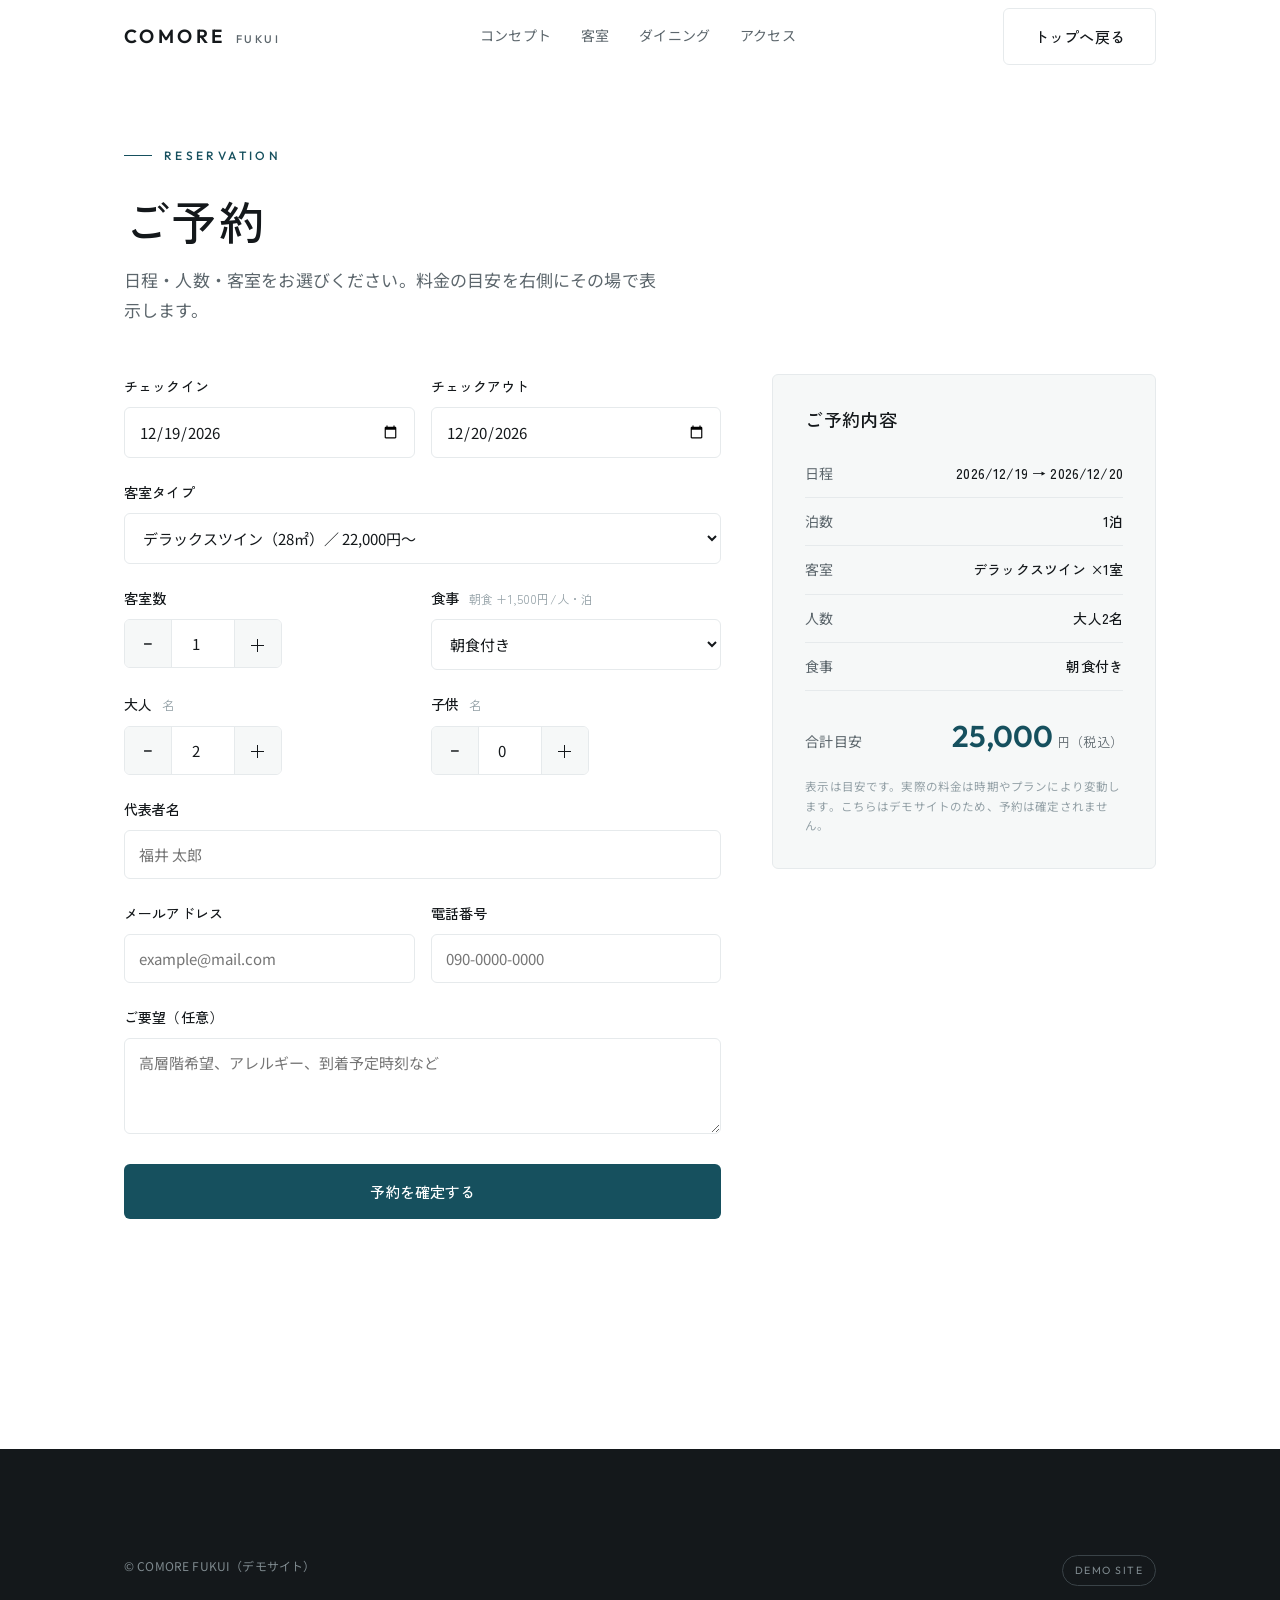
==== reservation.html @ 046edc9e "Add COMORE FUKUI demo site Fix mojibake Japanese text and set UTF-8 encoding across index.html, rese" ====
<!DOCTYPE html>
<html lang="ja">
<head>
<meta charset="UTF-8">
<meta name="viewport" content="width=device-width, initial-scale=1.0">
<title>ご予約 | ホテル コモレ福井</title>
<meta name="description" content="ホテル コモレ福井のご予約。日程・人数・客室タイプを選んで、料金の目安をその場で確認できます。">
<link rel="stylesheet" href="style.css">
<style>
  .resv-hero{padding:clamp(40px,6vw,72px) 0 0}
  .resv-grid{display:grid;grid-template-columns:1.4fr .9fr;gap:clamp(28px,4vw,56px);align-items:start;padding-bottom:clamp(64px,9vw,120px)}

  .field{margin-bottom:22px}
  .field > label{display:block;font-family:var(--jp);font-weight:500;font-size:14px;margin-bottom:8px}
  .field .hint{color:var(--ink-faint);font-size:12px;font-weight:400;margin-left:6px}
  .row2{display:grid;grid-template-columns:1fr 1fr;gap:16px}
  input,select,textarea{
    width:100%;font-family:var(--jp-body);font-size:15px;color:var(--ink);
    padding:13px 14px;border:1px solid var(--line);border-radius:var(--radius);background:#fff;
    transition:border-color .2s ease,box-shadow .2s ease;
  }
  input:focus,select:focus,textarea:focus{outline:none;border-color:var(--accent);box-shadow:0 0 0 3px var(--accent-soft)}
  textarea{resize:vertical;min-height:96px}
  .stepper{display:flex;align-items:stretch;border:1px solid var(--line);border-radius:var(--radius);overflow:hidden;width:max-content}
  .stepper button{width:46px;border:0;background:var(--bg-soft);font-family:var(--num);font-size:18px;cursor:pointer;color:var(--ink);transition:background .2s}
  .stepper button:hover{background:var(--accent-soft)}
  .stepper input{width:64px;text-align:center;border:0;border-left:1px solid var(--line);border-right:1px solid var(--line);border-radius:0}
  .stepper input:focus{box-shadow:none}

  .summary{position:sticky;top:96px;border:1px solid var(--line);border-radius:var(--radius);padding:clamp(24px,3vw,32px);background:var(--bg-soft)}
  .summary h3{font-family:var(--jp);font-weight:500;font-size:18px;margin-bottom:18px}
  .sumrow{display:flex;justify-content:space-between;gap:14px;padding:11px 0;border-bottom:1px solid var(--line);font-size:14px}
  .sumrow span:first-child{color:var(--ink-soft)}
  .sumrow span:last-child{font-family:var(--jp);font-weight:500;text-align:right}
  .sumtotal{display:flex;justify-content:space-between;align-items:baseline;margin-top:18px}
  .sumtotal .lbl{font-size:14px;color:var(--ink-soft)}
  .sumtotal .val{font-family:var(--num);font-weight:600;font-size:30px;color:var(--accent)}
  .sumtotal .val small{font-family:var(--jp);font-size:13px;font-weight:400;color:var(--ink-soft);margin-left:4px}
  .summary .note{font-size:11.5px;color:var(--ink-faint);margin-top:14px;line-height:1.7}

  .err{color:#b4453a;font-size:13px;margin-top:6px;display:none}
  .err.show{display:block}

  /* confirmation */
  .confirm{display:none;border:1px solid var(--accent-soft);background:linear-gradient(180deg,var(--bg-tint),#fff);border-radius:var(--radius);padding:clamp(28px,4vw,44px)}
  .confirm.show{display:block;animation:rise .5s ease both}
  @keyframes rise{from{opacity:0;transform:translateY(14px)}to{opacity:1;transform:none}}
  .confirm .mark{width:46px;height:46px;border-radius:50%;background:var(--accent);color:#fff;display:flex;align-items:center;justify-content:center;font-size:22px;margin-bottom:18px}
  .confirm h2{font-family:var(--jp);font-weight:500;font-size:24px;margin-bottom:8px}
  .confirm p{color:var(--ink-soft);font-size:14.5px}
  .confirm .resno{font-family:var(--num);letter-spacing:.12em;font-weight:600;font-size:18px;color:var(--accent);margin:18px 0;padding:12px 16px;background:#fff;border:1px dashed var(--accent-soft);border-radius:var(--radius);display:inline-block}
  .confirm dl{display:grid;grid-template-columns:auto 1fr;gap:8px 18px;font-size:14px;margin:18px 0 24px}
  .confirm dt{color:var(--ink-soft)}
  .confirm dd{font-family:var(--jp);font-weight:500}

  @media (max-width:880px){
    .resv-grid{grid-template-columns:1fr}
    .summary{position:static}
  }
</style>
</head>
<body>

<!-- ===== NAV ===== -->
<header class="nav" id="nav">
  <div class="wrap nav__inner">
    <a class="brand" href="index.html"><b>COMORE</b><span>FUKUI</span></a>
    <nav class="nav__links">
      <a href="index.html#concept">コンセプト</a>
      <a href="index.html#rooms">客室</a>
      <a href="index.html#dining">ダイニング</a>
      <a href="index.html#access">アクセス</a>
    </nav>
    <a class="btn btn--ghost nav__cta" href="index.html">トップへ戻る</a>
  </div>
</header>

<!-- ===== RESERVATION ===== -->
<section class="hero resv-hero">
  <div class="wrap">
    <p class="eyebrow">Reservation</p>
    <h1 class="h-lead">ご予約</h1>
    <p class="lead-sub" style="margin-top:14px">日程・人数・客室をお選びください。料金の目安を右側にその場で表示します。</p>
  </div>
</section>

<section class="section" style="padding-top:clamp(32px,4vw,48px)">
  <div class="wrap resv-grid">

    <!-- form -->
    <div id="form-area">
      <div class="row2">
        <div class="field">
          <label for="checkin">チェックイン</label>
          <input type="date" id="checkin">
        </div>
        <div class="field">
          <label for="checkout">チェックアウト</label>
          <input type="date" id="checkout">
        </div>
      </div>
      <p class="err" id="err-date">チェックアウトはチェックインより後の日付をお選びください。</p>

      <div class="field">
        <label for="roomtype">客室タイプ</label>
        <select id="roomtype">
          <option value="9800">スタンダードシングル（16㎡）／ 9,800円〜</option>
          <option value="16000">モデレートツイン（22㎡）／ 16,000円〜</option>
          <option value="18000">ユニバーサルツイン（26㎡）／ 18,000円〜</option>
          <option value="22000" selected>デラックスツイン（28㎡）／ 22,000円〜</option>
          <option value="26000">和洋室（32㎡）／ 26,000円〜</option>
          <option value="38000">コーナースイート（40㎡）／ 38,000円〜</option>
        </select>
      </div>

      <div class="row2">
        <div class="field">
          <label>客室数</label>
          <div class="stepper">
            <button type="button" data-step="rooms" data-d="-1">−</button>
            <input type="number" id="rooms" value="1" min="1" max="10" readonly>
            <button type="button" data-step="rooms" data-d="1">＋</button>
          </div>
        </div>
        <div class="field">
          <label>食事 <span class="hint">朝食 +1,500円/人・泊</span></label>
          <select id="meal">
            <option value="1" selected>朝食付き</option>
            <option value="0">素泊まり</option>
          </select>
        </div>
      </div>

      <div class="row2">
        <div class="field">
          <label>大人 <span class="hint">名</span></label>
          <div class="stepper">
            <button type="button" data-step="adults" data-d="-1">−</button>
            <input type="number" id="adults" value="2" min="1" max="20" readonly>
            <button type="button" data-step="adults" data-d="1">＋</button>
          </div>
        </div>
        <div class="field">
          <label>子供 <span class="hint">名</span></label>
          <div class="stepper">
            <button type="button" data-step="children" data-d="-1">−</button>
            <input type="number" id="children" value="0" min="0" max="20" readonly>
            <button type="button" data-step="children" data-d="1">＋</button>
          </div>
        </div>
      </div>

      <div class="field">
        <label for="name">代表者名</label>
        <input type="text" id="name" placeholder="福井 太郎" autocomplete="name">
        <p class="err" id="err-name">お名前をご入力ください。</p>
      </div>

      <div class="row2">
        <div class="field">
          <label for="email">メールアドレス</label>
          <input type="email" id="email" placeholder="example@mail.com" autocomplete="email">
          <p class="err" id="err-email">メールアドレスの形式をご確認ください。</p>
        </div>
        <div class="field">
          <label for="tel">電話番号</label>
          <input type="tel" id="tel" placeholder="090-0000-0000" autocomplete="tel">
        </div>
      </div>

      <div class="field">
        <label for="req">ご要望（任意）</label>
        <textarea id="req" placeholder="高層階希望、アレルギー、到着予定時刻など"></textarea>
      </div>

      <button class="btn btn--primary btn--block" type="button" id="submit" style="padding:16px">予約を確定する</button>
    </div>

    <!-- summary / confirmation -->
    <div>
      <div class="summary" id="summary">
        <h3>ご予約内容</h3>
        <div class="sumrow"><span>日程</span><span id="s-dates">未選択</span></div>
        <div class="sumrow"><span>泊数</span><span id="s-nights">ー</span></div>
        <div class="sumrow"><span>客室</span><span id="s-room">デラックスツイン ×1室</span></div>
        <div class="sumrow"><span>人数</span><span id="s-guests">大人2名</span></div>
        <div class="sumrow"><span>食事</span><span id="s-meal">朝食付き</span></div>
        <div class="sumtotal">
          <span class="lbl">合計目安</span>
          <span class="val"><span id="s-total">0</span><small>円（税込）</small></span>
        </div>
        <p class="note">表示は目安です。実際の料金は時期やプランにより変動します。こちらはデモサイトのため、予約は確定されません。</p>
      </div>

      <div class="confirm" id="confirm">
        <div class="mark">✓</div>
        <h2>仮予約を承りました。</h2>
        <p>確認のご連絡を差し上げます。下記の予約番号をお控えください。</p>
        <div class="resno" id="c-no">COM-000000</div>
        <dl>
          <dt>日程</dt><dd id="c-dates"></dd>
          <dt>客室</dt><dd id="c-room"></dd>
          <dt>人数</dt><dd id="c-guests"></dd>
          <dt>合計目安</dt><dd id="c-total"></dd>
        </dl>
        <p class="note" style="color:var(--ink-faint);font-size:12px;margin-bottom:18px">※ これはデモサイトです。実際の予約・課金・送信は行われません。</p>
        <button class="btn btn--ghost" type="button" id="again">入力に戻る</button>
      </div>
    </div>

  </div>
</section>

<footer class="foot">
  <div class="wrap">
    <div class="foot__bottom" style="margin-top:0;border-top:0">
      <span>© COMORE FUKUI（デモサイト）</span>
      <span class="demo-pill">Demo Site</span>
    </div>
  </div>
</footer>

<script>
  const nav = document.getElementById('nav');
  const onScroll = () => nav.classList.toggle('is-scrolled', window.scrollY > 8);
  onScroll(); window.addEventListener('scroll', onScroll, {passive:true});

  const $ = id => document.getElementById(id);
  const roomNames = {
    "9800":"スタンダードシングル","16000":"モデレートツイン","18000":"ユニバーサルツイン",
    "22000":"デラックスツイン","26000":"和洋室","38000":"コーナースイート"
  };
  const yen = n => n.toLocaleString('ja-JP');

  // steppers
  document.querySelectorAll('.stepper button').forEach(b=>{
    b.addEventListener('click', ()=>{
      const t = $(b.dataset.step);
      const min = +t.min, max = +t.max;
      let v = (+t.value) + (+b.dataset.d);
      v = Math.max(min, Math.min(max, v));
      t.value = v; update();
    });
  });

  function nights(){
    const ci = $('checkin').value, co = $('checkout').value;
    if(!ci || !co) return 0;
    const d = (new Date(co) - new Date(ci)) / 86400000;
    return d > 0 ? d : 0;
  }

  function update(){
    const n = nights();
    const rate = +$('roomtype').value;
    const rooms = +$('rooms').value;
    const adults = +$('adults').value;
    const children = +$('children').value;
    const meal = +$('meal').value;

    // dates label
    const ci = $('checkin').value, co = $('checkout').value;
    $('s-dates').textContent = (ci && co) ? `${ci.replaceAll('-','/')} → ${co.replaceAll('-','/')}` : '未選択';
    $('s-nights').textContent = n ? `${n}泊` : 'ー';
    $('s-room').textContent = `${roomNames[$('roomtype').value]} ×${rooms}室`;
    $('s-guests').textContent = `大人${adults}名` + (children ? ` / 子供${children}名` : '');
    $('s-meal').textContent = meal ? '朝食付き' : '素泊まり';

    const roomCost = rate * rooms * n;
    const mealCost = meal ? 1500 * adults * n : 0;
    const total = roomCost + mealCost;
    $('s-total').textContent = yen(total);
    return {n, rate, rooms, adults, children, meal, total, ci, co};
  }

  ['checkin','checkout','roomtype','meal','adults','children','rooms'].forEach(id=>{
    $(id).addEventListener('change', update);
  });

  // default dates: today+14 / +15
  (function presetDates(){
    const f = d => d.toISOString().slice(0,10);
    const a = new Date(); a.setDate(a.getDate()+14);
    const b = new Date(); b.setDate(b.getDate()+15);
    $('checkin').value = f(a); $('checkout').value = f(b);
    $('checkin').min = f(new Date());
    update();
  })();

  function showErr(id,on){ $(id).classList.toggle('show', on); }

  $('submit').addEventListener('click', ()=>{
    const s = update();
    let ok = true;
    showErr('err-date', false); showErr('err-name', false); showErr('err-email', false);

    if(s.n <= 0){ showErr('err-date', true); ok = false; }
    if(!$('name').value.trim()){ showErr('err-name', true); ok = false; }
    const em = $('email').value.trim();
    if(!/^[^@\s]+@[^@\s]+\.[^@\s]+$/.test(em)){ showErr('err-email', true); ok = false; }
    if(!ok){ document.querySelector('.err.show')?.scrollIntoView({behavior:'smooth',block:'center'}); return; }

    // build confirmation
    const no = 'COM-' + String(Math.floor(100000 + Math.random()*900000));
    $('c-no').textContent = no;
    $('c-dates').textContent = `${s.ci.replaceAll('-','/')} → ${s.co.replaceAll('-','/')}（${s.n}泊）`;
    $('c-room').textContent = `${roomNames[String(s.rate)]} ×${s.rooms}室`;
    $('c-guests').textContent = `大人${s.adults}名` + (s.children ? ` / 子供${s.children}名` : '');
    $('c-total').textContent = `${yen(s.total)}円（税込・目安）`;

    $('form-area').style.display = 'none';
    $('summary').style.display = 'none';
    const c = $('confirm'); c.classList.add('show');
    window.scrollTo({top:0, behavior:'smooth'});
  });

  $('again').addEventListener('click', ()=>{
    $('confirm').classList.remove('show');
    $('form-area').style.display = '';
    $('summary').style.display = '';
  });
</script>
</body>
</html>
---- style.css ----
/* =========================================================
   HOTEL COMORE FUKUI  -  shared styles
   White-based, clean, sans-serif (no mincho/serif)
   ========================================================= */

@import url('https://fonts.googleapis.com/css2?family=Zen+Kaku+Gothic+New:wght@300;400;500;700&family=Noto+Sans+JP:wght@300;400;500;700&family=Outfit:wght@300;400;500;600&display=swap');

:root{
  --bg:#ffffff;
  --bg-soft:#f6f8f8;
  --bg-tint:#eef3f4;
  --ink:#14181b;
  --ink-soft:#5c666c;
  --ink-faint:#93a0a6;
  --line:#e6eaec;
  --accent:#16505e;       /* 越前の海をイメージした深いティール */
  --accent-deep:#0f3a45;
  --accent-soft:#d9e6e8;
  --radius:6px;
  --maxw:1160px;
  --pad:clamp(20px, 5vw, 64px);
  --jp:"Zen Kaku Gothic New","Noto Sans JP",sans-serif;
  --jp-body:"Noto Sans JP","Zen Kaku Gothic New",sans-serif;
  --num:"Outfit","Zen Kaku Gothic New",sans-serif;
}

*{box-sizing:border-box;margin:0;padding:0}
html{scroll-behavior:smooth}
body{
  font-family:var(--jp-body);
  color:var(--ink);
  background:var(--bg);
  line-height:1.8;
  font-weight:400;
  -webkit-font-smoothing:antialiased;
  letter-spacing:.01em;
}
img{max-width:100%;display:block}
a{color:inherit;text-decoration:none}

/* ---------- layout helpers ---------- */
.wrap{max-width:var(--maxw);margin:0 auto;padding-left:var(--pad);padding-right:var(--pad)}
.section{padding:clamp(64px,9vw,128px) 0}
.section--soft{background:var(--bg-soft)}

.eyebrow{
  font-family:var(--num);
  font-size:12px;
  font-weight:500;
  letter-spacing:.28em;
  text-transform:uppercase;
  color:var(--accent);
  display:flex;align-items:center;gap:12px;
  margin-bottom:22px;
}
.eyebrow::before{content:"";width:28px;height:1px;background:var(--accent)}

h1,h2,h3{font-family:var(--jp);font-weight:500;line-height:1.4;letter-spacing:.02em}
.h-lead{font-size:clamp(28px,4vw,46px);font-weight:500;line-height:1.35}
.h-sec{font-size:clamp(24px,3vw,36px);font-weight:500;margin-bottom:18px}
.lead-sub{color:var(--ink-soft);font-size:clamp(15px,1.6vw,17px);max-width:60ch}

/* ---------- buttons ---------- */
.btn{
  display:inline-flex;align-items:center;justify-content:center;gap:8px;
  font-family:var(--jp);font-weight:500;font-size:15px;
  padding:14px 30px;border-radius:var(--radius);
  border:1px solid transparent;cursor:pointer;
  transition:background .25s ease,color .25s ease,border-color .25s ease,transform .15s ease;
}
.btn--primary{background:var(--accent);color:#fff}
.btn--primary:hover{background:var(--accent-deep)}
.btn--ghost{background:transparent;color:var(--ink);border-color:var(--line)}
.btn--ghost:hover{border-color:var(--accent);color:var(--accent)}
.btn--block{width:100%}

/* ---------- header / nav ---------- */
.nav{
  position:sticky;top:0;z-index:50;
  background:rgba(255,255,255,.82);
  backdrop-filter:saturate(150%) blur(12px);
  border-bottom:1px solid transparent;
  transition:border-color .3s ease,box-shadow .3s ease;
}
.nav.is-scrolled{border-bottom-color:var(--line);box-shadow:0 1px 18px rgba(20,24,27,.04)}
.nav__inner{display:flex;align-items:center;justify-content:space-between;height:72px}
.brand{display:flex;align-items:baseline;gap:10px;font-family:var(--num);letter-spacing:.16em;font-weight:500}
.brand b{font-size:19px;font-weight:600;letter-spacing:.18em}
.brand span{font-size:11px;color:var(--ink-soft);letter-spacing:.24em}
.nav__links{display:flex;align-items:center;gap:30px}
.nav__links a{font-size:14px;color:var(--ink-soft);transition:color .2s}
.nav__links a:hover{color:var(--ink)}
.nav__cta{margin-left:8px}
.nav__menu-btn{display:none;background:none;border:0;cursor:pointer;font-family:var(--num);font-size:13px;letter-spacing:.1em;color:var(--ink)}

/* ---------- hero ---------- */
.hero{padding-top:clamp(56px,8vw,104px);padding-bottom:0}
.hero__grid{display:grid;grid-template-columns:1.05fr .95fr;gap:clamp(28px,5vw,72px);align-items:end}
.hero__copy{padding-bottom:clamp(40px,6vw,88px)}
.hero__jp{font-family:var(--jp);font-size:clamp(34px,5.4vw,60px);font-weight:500;line-height:1.28;letter-spacing:.02em}
.hero__jp em{font-style:normal;color:var(--accent)}
.hero__sub{margin-top:26px;color:var(--ink-soft);font-size:clamp(15px,1.7vw,17px);max-width:34ch}
.hero__actions{margin-top:38px;display:flex;gap:14px;flex-wrap:wrap}
.hero__media{position:relative}

/* image placeholders */
.ph{
  position:relative;border-radius:var(--radius);overflow:hidden;
  background:
    linear-gradient(135deg,var(--bg-tint),#e3edee 60%,#dbe8ea);
  border:1px solid var(--line);
}
.ph::after{
  content:attr(data-label);
  position:absolute;left:16px;bottom:14px;
  font-family:var(--num);font-size:11px;letter-spacing:.22em;text-transform:uppercase;
  color:var(--accent-deep);opacity:.7;
}
.ph--hero{aspect-ratio:4/5}
.ph--wide{aspect-ratio:16/7}
.ph--room{aspect-ratio:4/3}
.ph--square{aspect-ratio:1/1}

/* ---------- concept / strengths ---------- */
.concept__head{max-width:62ch;margin-bottom:clamp(36px,5vw,60px)}
.pillars{display:grid;grid-template-columns:repeat(3,1fr);gap:1px;background:var(--line);border:1px solid var(--line);border-radius:var(--radius);overflow:hidden}
.pillar{background:var(--bg);padding:clamp(26px,3vw,40px)}
.pillar__no{font-family:var(--num);font-size:13px;letter-spacing:.2em;color:var(--accent);font-weight:500}
.pillar h3{font-size:20px;margin:16px 0 12px;font-weight:500}
.pillar p{color:var(--ink-soft);font-size:14.5px}

/* ---------- access / hub signature ---------- */
.hub{display:grid;grid-template-columns:.9fr 1.1fr;gap:clamp(28px,5vw,64px);align-items:center}
.hub__list{border-top:1px solid var(--line)}
.hub__row{
  display:grid;grid-template-columns:1fr auto;align-items:baseline;gap:16px;
  padding:18px 4px;border-bottom:1px solid var(--line);
}
.hub__row .place{font-family:var(--jp);font-weight:500;font-size:16px}
.hub__row .place small{display:block;font-family:var(--jp-body);font-weight:400;font-size:12.5px;color:var(--ink-faint);letter-spacing:.04em;margin-top:2px}
.hub__row .time{font-family:var(--num);font-weight:500;font-size:15px;color:var(--accent);white-space:nowrap}
.hub__row .time b{font-size:26px;font-weight:600;letter-spacing:.01em}

/* ---------- rooms ---------- */
.rooms{display:grid;grid-template-columns:repeat(3,1fr);gap:clamp(18px,2.4vw,30px)}
.room{}
.room__body{padding:18px 2px 0}
.room__top{display:flex;align-items:baseline;justify-content:space-between;gap:12px}
.room h3{font-size:18px;font-weight:500}
.room .size{font-family:var(--num);font-size:12.5px;color:var(--ink-faint);letter-spacing:.08em}
.room p{color:var(--ink-soft);font-size:14px;margin:8px 0 12px}
.room .price{font-family:var(--num);font-size:13px;color:var(--ink-soft)}
.room .price b{font-family:var(--num);font-size:22px;font-weight:600;color:var(--ink);margin:0 2px}

/* ---------- dining / facilities ---------- */
.split{display:grid;grid-template-columns:1fr 1fr;gap:clamp(22px,4vw,56px);align-items:center}
.split--reverse .split__media{order:2}
.dine-card h3{font-size:22px;font-weight:500;margin-bottom:6px}
.dine-card .tag{font-family:var(--num);font-size:11px;letter-spacing:.2em;text-transform:uppercase;color:var(--accent)}
.dine-card p{color:var(--ink-soft);font-size:15px;margin-top:14px}
.dine-card .meta{margin-top:18px;font-size:13.5px;color:var(--ink-faint)}

.facils{display:grid;grid-template-columns:repeat(3,1fr);gap:1px;background:var(--line);border:1px solid var(--line);border-radius:var(--radius);overflow:hidden}
.facil{background:var(--bg);padding:24px;}
.facil h4{font-family:var(--jp);font-weight:500;font-size:16px;margin-bottom:6px}
.facil p{color:var(--ink-soft);font-size:13px}
.facil .fl{font-family:var(--num);font-size:11px;letter-spacing:.15em;color:var(--accent);text-transform:uppercase}

/* ---------- CTA band ---------- */
.cta-band{background:var(--accent);color:#fff;border-radius:var(--radius)}
.cta-band__inner{padding:clamp(40px,6vw,72px);display:flex;align-items:center;justify-content:space-between;gap:30px;flex-wrap:wrap}
.cta-band h2{color:#fff;font-size:clamp(22px,3vw,32px);font-weight:500}
.cta-band p{color:rgba(255,255,255,.78);margin-top:10px;font-size:15px}
.cta-band .btn--primary{background:#fff;color:var(--accent-deep)}
.cta-band .btn--primary:hover{background:#eef3f4}

/* ---------- footer ---------- */
.foot{background:var(--ink);color:#cdd5d8;padding:clamp(48px,7vw,84px) 0 36px}
.foot__grid{display:grid;grid-template-columns:1.2fr 1fr 1fr;gap:36px}
.foot .brand b{color:#fff}
.foot .brand span{color:#8b969b}
.foot__tag{margin-top:16px;font-size:13.5px;color:#8b969b;max-width:32ch}
.foot h5{font-family:var(--num);font-size:11px;letter-spacing:.2em;text-transform:uppercase;color:#7e898e;margin-bottom:16px}
.foot dl{display:grid;grid-template-columns:auto 1fr;gap:8px 16px;font-size:13.5px}
.foot dt{color:#8b969b}
.foot dd{color:#e3e9eb}
.foot__links{display:flex;flex-direction:column;gap:10px;font-size:14px}
.foot__bottom{margin-top:48px;padding-top:22px;border-top:1px solid #2a3236;display:flex;justify-content:space-between;gap:16px;flex-wrap:wrap;font-size:12px;color:#7e898e}
.demo-pill{font-family:var(--num);letter-spacing:.14em;border:1px solid #3a4348;border-radius:100px;padding:5px 12px;font-size:10.5px;text-transform:uppercase}

/* ---------- reveal animation ---------- */
.reveal{opacity:0;transform:translateY(18px);transition:opacity .7s ease,transform .7s ease}
.reveal.in{opacity:1;transform:none}

/* ---------- responsive ---------- */
@media (max-width:880px){
  .hero__grid{grid-template-columns:1fr}
  .hero__media{display:none}
  .hero__copy{padding-bottom:48px}
  .pillars,.facils{grid-template-columns:1fr}
  .rooms{grid-template-columns:1fr 1fr}
  .hub,.split{grid-template-columns:1fr}
  .split--reverse .split__media{order:0}
  .foot__grid{grid-template-columns:1fr}
  .nav__links{display:none}
  .nav__menu-btn{display:none}
}
@media (max-width:560px){
  .rooms{grid-template-columns:1fr}
}
@media (prefers-reduced-motion:reduce){
  html{scroll-behavior:auto}
  .reveal{opacity:1;transform:none;transition:none}
}
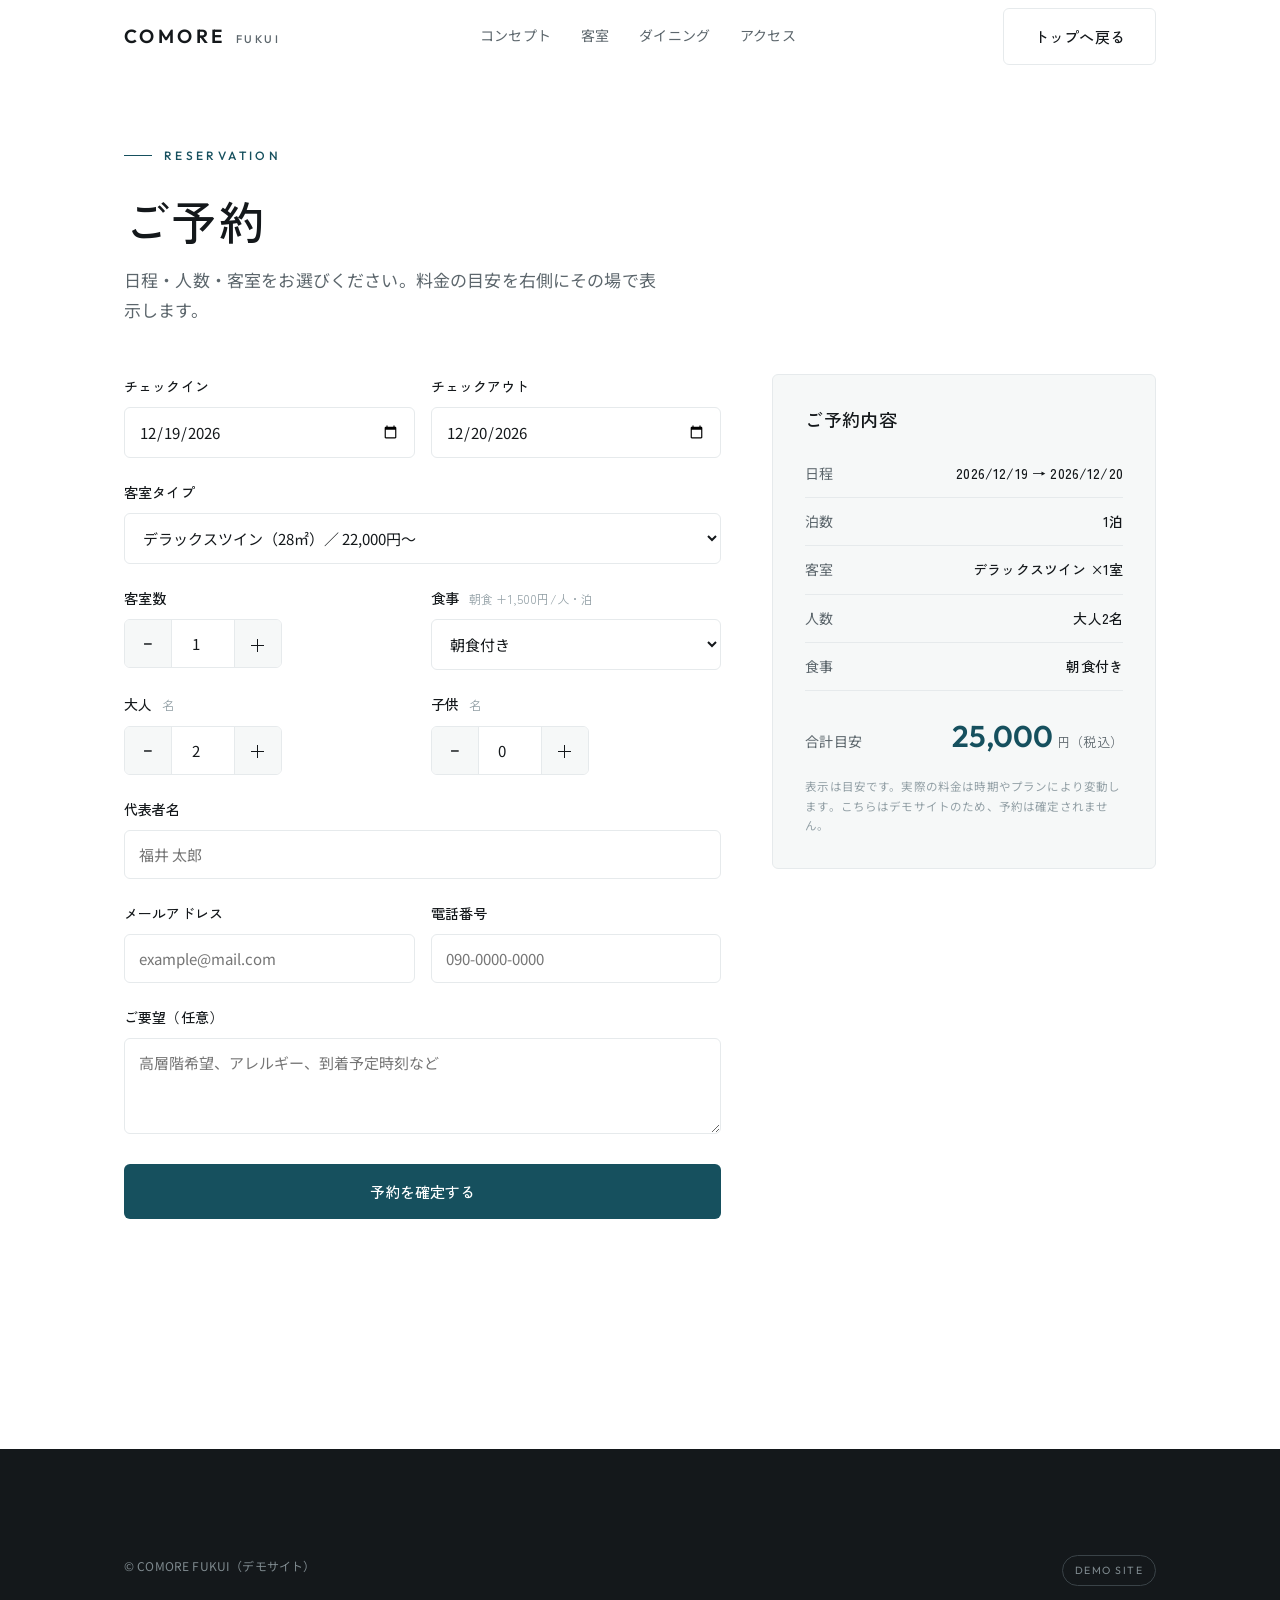
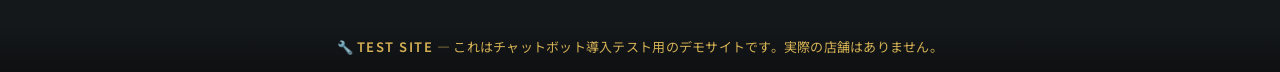
==== commit d99414fe: "Add TEST SITE notice banner at page bottom Co-Authored-By: Claude Opus 4.8 <noreply@anthropic.com>" ====
--- a/reservation.html
+++ b/reservation.html
@@ -220,6 +220,8 @@
   </div>
 </footer>
 
+<div class="test-banner">🔧 <b>TEST SITE</b> — これはチャットボット導入テスト用のデモサイトです。実際の店舗はありません。</div>
+
 <script>
   const nav = document.getElementById('nav');
   const onScroll = () => nav.classList.toggle('is-scrolled', window.scrollY > 8);
@@ -320,5 +322,19 @@
     $('summary').style.display = '';
   });
 </script>
+
+<!-- LIENS BOT チャットウィジェット -->
+<script>
+  (function() {
+    var script = document.createElement('script');
+    script.src = 'https://app.liens-web.com/widget.js?v=' + Date.now();
+    script.setAttribute('data-bot-id', 'cmqjeu42h002v5d01hby0ckvb');
+    script.setAttribute('data-api-url', 'https://app.liens-web.com');
+    script.setAttribute('data-color', '#4F46E5');
+    script.setAttribute('data-position', 'bottom-right');
+    script.defer = true;
+    document.head.appendChild(script);
+  })();
+</script>
 </body>
 </html>
--- a/style.css
+++ b/style.css
@@ -95,12 +95,33 @@
 
 /* ---------- hero ---------- */
 .hero{padding-top:clamp(56px,8vw,104px);padding-bottom:0}
+/* home hero background photo (kept light so text stays readable) */
+.hero:not(.resv-hero){
+  background-image:linear-gradient(rgba(255,255,255,.34),rgba(255,255,255,.5)),url('images/hero.png');
+  background-size:cover;
+  background-position:center;
+}
 .hero__grid{display:grid;grid-template-columns:1.05fr .95fr;gap:clamp(28px,5vw,72px);align-items:end}
 .hero__copy{padding-bottom:clamp(40px,6vw,88px)}
 .hero__jp{font-family:var(--jp);font-size:clamp(34px,5.4vw,60px);font-weight:500;line-height:1.28;letter-spacing:.02em}
 .hero__jp em{font-style:normal;color:var(--accent)}
+.hero__jp .nowrap{white-space:nowrap}
 .hero__sub{margin-top:26px;color:var(--ink-soft);font-size:clamp(15px,1.7vw,17px);max-width:34ch}
+/* keep hero copy readable over the background photo */
+.hero:not(.resv-hero) .hero__sub{color:var(--ink)}
+.hero:not(.resv-hero) .hero__copy{
+  text-shadow:0 1px 10px rgba(255,255,255,.9),0 0 3px rgba(255,255,255,.95);
+}
 .hero__actions{margin-top:38px;display:flex;gap:14px;flex-wrap:wrap}
+/* keep the ghost button readable over the hero photo */
+.hero__actions .btn--ghost{
+  background:rgba(255,255,255,.85);
+  border-color:var(--accent-soft);
+  color:var(--accent-deep);
+  -webkit-backdrop-filter:blur(4px);
+  backdrop-filter:blur(4px);
+}
+.hero__actions .btn--ghost:hover{background:#fff;border-color:var(--accent);color:var(--accent)}
 .hero__media{position:relative}
 
 /* image placeholders */
@@ -116,6 +137,12 @@
   font-family:var(--num);font-size:11px;letter-spacing:.22em;text-transform:uppercase;
   color:var(--accent-deep);opacity:.7;
 }
+/* real images / map embeds inside a .ph frame */
+.ph > img,.ph > iframe{
+  position:absolute;inset:0;width:100%;height:100%;
+  object-fit:cover;border:0;display:block;
+}
+.ph:has(> img)::after,.ph:has(> iframe)::after{content:none}
 .ph--hero{aspect-ratio:4/5}
 .ph--wide{aspect-ratio:16/7}
 .ph--room{aspect-ratio:4/3}
@@ -188,6 +215,18 @@
 .foot__bottom{margin-top:48px;padding-top:22px;border-top:1px solid #2a3236;display:flex;justify-content:space-between;gap:16px;flex-wrap:wrap;font-size:12px;color:#7e898e}
 .demo-pill{font-family:var(--num);letter-spacing:.14em;border:1px solid #3a4348;border-radius:100px;padding:5px 12px;font-size:10.5px;text-transform:uppercase}
 
+/* ---------- test-site banner ---------- */
+.test-banner{
+  background:linear-gradient(180deg,#15181b,#0e1012);
+  color:#d4b154;
+  text-align:center;
+  font-size:13px;
+  line-height:1.7;
+  padding:14px 20px;
+  letter-spacing:.02em;
+}
+.test-banner b{font-weight:600;letter-spacing:.12em}
+
 /* ---------- reveal animation ---------- */
 .reveal{opacity:0;transform:translateY(18px);transition:opacity .7s ease,transform .7s ease}
 .reveal.in{opacity:1;transform:none}
